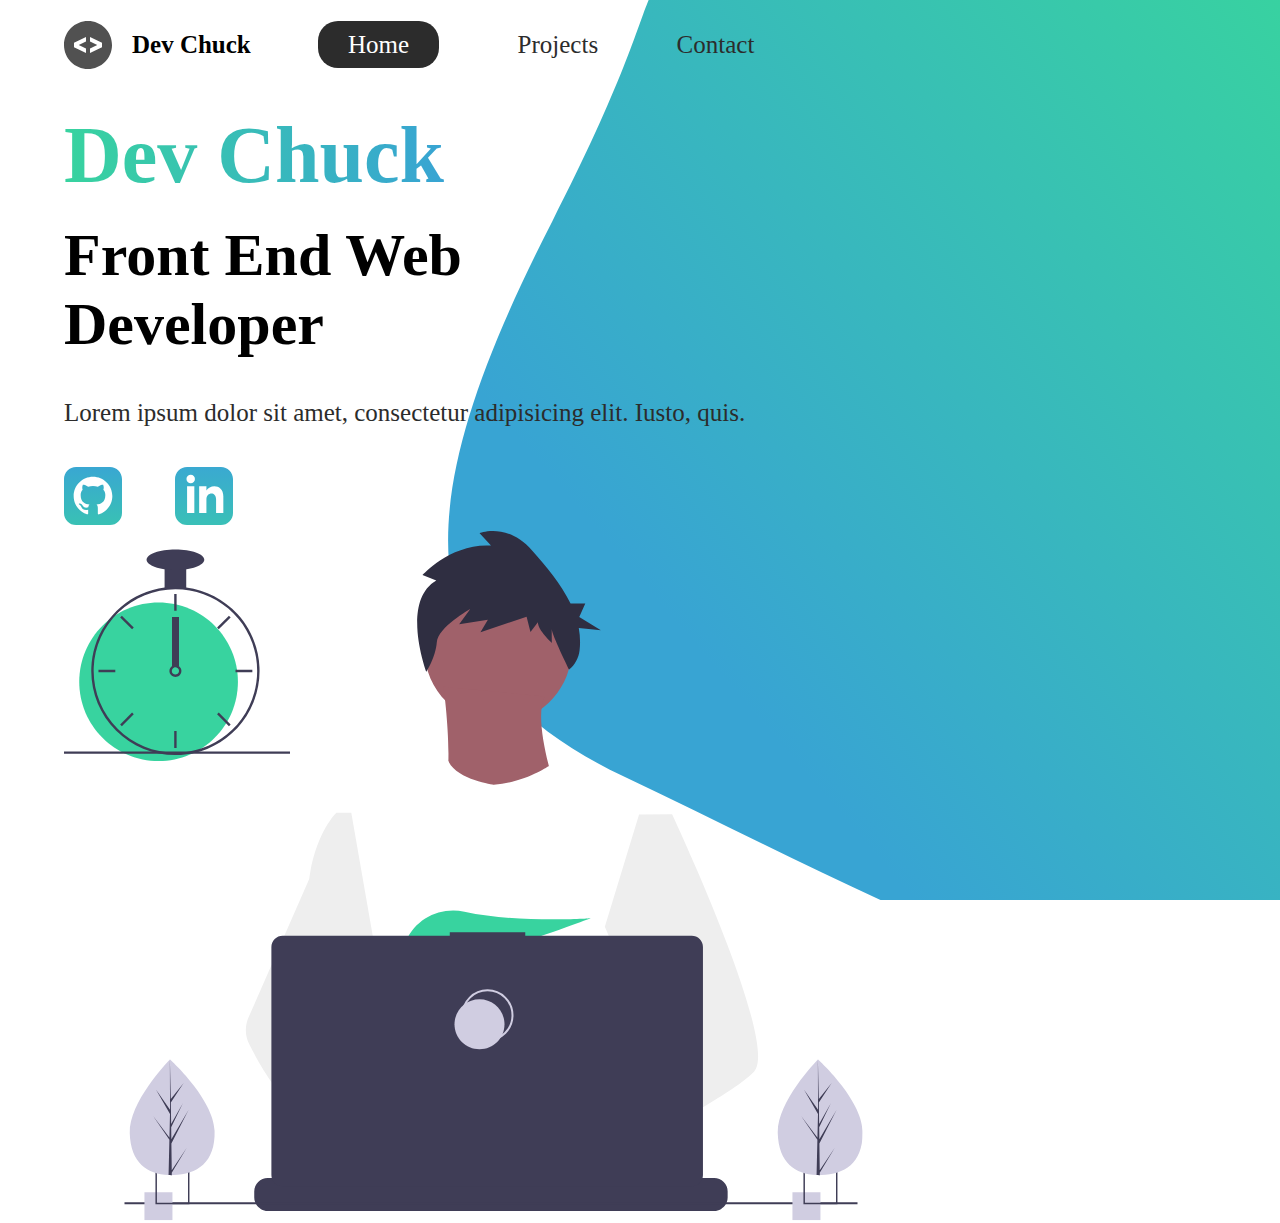
==== index.html @ efe64369 "Initial commit, updated intro section" ====
<!DOCTYPE html>
<html lang="en">
  <head>
    <meta charset="UTF-8" />
    <meta http-equiv="X-UA-Compatible" content="IE=edge" />
    <meta name="viewport" content="width=device-width, initial-scale=1.0" />
    <meta
      name="description"
      content="Dev Chuck is an aspiring front end developer seeking entry level job opportunities"
    />
    <meta name="robots" content="index,follow" />
    <link rel="stylesheet" href="./styles/style.css" />
    <title>Dev Chuck | Front End Developer</title>
  </head>
  <body>
    <header class="main-head">
      <nav>
        <div class="logo">
          <img src="./icons/code.svg" alt="logo" />
          <h1>Dev Chuck</h1>
        </div>
        <ul>
          <li><a class="active" href="">Home</a></li>
          <li><a href="">Projects</a></li>
          <li><a href="">Contact</a></li>
        </ul>
      </nav>
    </header>
    <section class="intro">
      <div class="intro-text">
        <h2>Dev Chuck</h2>
        <h3>
          Front End Web <br />
          Developer
        </h3>
        <p>
          Lorem ipsum dolor sit amet, consectetur adipisicing elit. Iusto, quis.
        </p>
        <div class="intro-socials">
          <a href="#"
            ><img src="./icons/github.svg" alt="Github social link"
          /></a>
          <a href="#"
            ><img src="./icons/linked-in.svg" alt="Linkedin social link"
          /></a>
        </div>
      </div>
      <div class="intro-image">
        <svg
          width="799"
          height="690"
          viewBox="0 0 799 690"
          fill="none"
          xmlns="http://www.w3.org/2000/svg"
        >
          <g id="undraw_dev_productivity_umsq (1) 1" clip-path="url(#clip0)">
            <path
              id="Vector"
              d="M516.92 624.636C516.92 624.636 512.16 626.266 504.42 628.576C487.31 633.706 455.65 642.216 428.82 643.916C405.72 645.396 386.2 641.836 382.63 626.766C381.1 620.286 383.27 614.956 388 610.576C402.12 597.486 439 592.796 468.25 591.186C476.51 590.736 484.15 590.526 490.51 590.446C501.31 590.306 508.39 590.526 508.39 590.526L508.56 591.186L516.92 624.636Z"
              fill="#A0616A"
            />
            <path
              id="Vector_2"
              d="M436.99 672.586C418.61 695.346 342.73 647.666 316.19 629.886C310.41 626.016 306.97 623.566 306.97 623.566L331.25 591.186L338.94 580.936C338.94 580.936 345.82 584.586 355.99 590.526C356.36 590.746 356.73 590.966 357.11 591.186C365.88 596.336 376.89 603.066 388 610.576C403.33 620.946 418.83 632.776 428.82 643.916C438.59 654.806 443.08 665.036 436.99 672.586Z"
              fill="#A0616A"
            />
            <g id="me">
              <path
                id="Vector_3"
                d="M434.672 191.952C475.283 191.607 507.926 158.406 507.582 117.795C507.237 77.1832 474.036 44.5403 433.425 44.8847C392.813 45.2291 360.17 78.4303 360.515 119.042C360.859 159.653 394.06 192.296 434.672 191.952Z"
                fill="#A0616A"
              />
              <path
                id="Vector_4"
                d="M379.477 155.65C379.477 155.65 394.216 259.972 373.002 271.875C351.787 283.779 499.929 283.588 499.929 283.588C499.929 283.588 466.124 193.284 480.809 165.449L379.477 155.65Z"
                fill="#A0616A"
              />
              <path
                id="Vector_5"
                d="M608.101 283.199L596.257 339.402L571.214 458.308L570.49 464.815L562.138 540.138L556.582 590.177L552.857 623.79C528.584 636.526 510.988 645.326 510.988 645.326C510.988 645.326 509.404 637.719 506.871 627.99C489.805 633.265 458.218 642.043 431.404 643.97C441.266 654.777 445.842 664.969 439.817 672.57C421.63 695.485 345.349 648.45 318.659 630.896C318.077 635.158 317.879 639.464 318.068 643.762L297.626 628.314L299.331 592.359L302.206 531.522L305.819 455.229C304.448 451.975 303.294 448.634 302.364 445.228C295.956 423.161 288.032 379.057 281.928 342.067C277.016 312.298 273.302 287.138 272.517 281.785C272.411 281.086 272.358 280.726 272.358 280.726L384.363 230.094C392.509 248.556 429.865 253.809 429.865 253.809C460.756 251.417 484.847 234.913 484.847 234.913L608.101 283.199Z"
                fill="white"
              />
              <path
                id="Vector_6"
                d="M372.285 49.3811L358.49 43.9934C358.49 43.9934 386.969 12.1 426.99 14.513L415.635 2.22366C415.635 2.22366 443.04 -9.01799 468.283 19.6674C481.553 34.7467 496.908 52.4737 506.557 72.5077L521.281 72.3829L515.251 85.9663L536.874 99.3152L514.777 97.0719C516.155 104.471 516.421 112.034 515.566 119.511C514.683 126.991 510.928 133.835 505.094 138.598V138.598C505.094 138.598 487.743 103.449 487.696 97.9443L487.813 111.705C487.813 111.705 473.959 99.4371 473.889 91.1807L466.471 100.877L462.593 85.7717L416.475 101.301L423.87 88.8526L395.157 93.2246L406.278 77.9923C406.278 77.9923 373.932 96.1568 372.811 111.304C371.689 126.452 362.299 140.875 362.299 140.875C362.299 140.875 336.213 70.3294 372.285 49.3811Z"
                fill="#2F2E41"
              />
              <path
                id="Vector_7"
                d="M690.215 540.422C682.794 548.605 664.338 560.992 641.951 574.422C633.623 579.413 624.757 584.559 615.71 589.676C594.122 601.889 571.514 614.001 552.857 623.79C528.584 636.526 510.988 645.326 510.988 645.326C510.988 645.326 509.403 637.719 506.871 627.99C503.48 614.968 498.397 598.141 493.184 590.715C493.002 590.456 492.82 590.218 492.638 589.979C491.121 588.022 489.601 586.885 488.112 586.897L562.138 540.138L594.127 519.926L570.489 464.814L540.842 395.683L557.908 339.727L575.062 283.479L608.101 283.199C608.101 283.199 619.243 306.985 633.514 340.166C635.647 345.128 637.851 350.299 640.096 355.64C669.469 425.394 706.176 522.836 690.215 540.422Z"
                fill="#EEEEEE"
              />
              <path
                id="Vector_8"
                d="M358.123 591.2C355.41 591.212 352.702 591.456 350.029 591.928C327.074 596.073 320.47 616.94 318.659 630.896C318.077 635.158 317.879 639.464 318.068 643.761L297.626 628.314L290.178 622.687C272.316 616.628 256.353 605.733 242.483 592.84C230.449 581.456 219.634 568.849 210.213 555.223C200.831 541.793 192.448 527.692 185.134 513.034C183.094 508.943 181.977 504.454 181.864 499.884C181.751 495.314 182.644 490.775 184.48 486.588L209.154 430.327L245.218 348.098C245.471 346.146 245.752 344.237 246.059 342.371C252.995 300.511 272.367 281.786 272.367 281.786L287.286 281.659L297.778 341.932L310.813 416.815L302.364 445.227L282.839 510.845L302.205 531.522L358.123 591.2Z"
                fill="#EEEEEE"
              />
            </g>
            <path
              id="Vector_9"
              d="M372.877 415.806L385.631 430.686C390.37 429.783 395.319 428.721 400.416 427.529L396.752 415.806L405.71 426.256C459.707 412.975 526.637 387.155 526.637 387.155C526.637 387.155 454.379 392.453 400.428 380.666C376.558 375.451 351.998 387.284 342.202 409.668C336.508 422.679 337.403 433.951 357.596 433.951C364.419 433.835 371.223 433.195 377.949 432.037L372.877 415.806Z"
              fill="#38D39F"
            />
            <path
              id="Vector_10"
              d="M663.65 660.386V666.456C663.654 668.122 663.345 669.774 662.74 671.326C662.472 672.018 662.147 672.687 661.77 673.326C660.578 675.326 658.887 676.983 656.862 678.133C654.838 679.283 652.549 679.887 650.22 679.886H203.67C201.342 679.887 199.053 679.283 197.028 678.133C195.003 676.983 193.312 675.326 192.12 673.326C191.743 672.687 191.419 672.018 191.15 671.326C190.546 669.774 190.237 668.122 190.24 666.456V660.386C190.24 658.622 190.587 656.876 191.262 655.246C191.936 653.616 192.926 652.136 194.173 650.888C195.42 649.641 196.901 648.652 198.53 647.977C200.16 647.302 201.906 646.955 203.67 646.956H229.41V644.126C229.41 644.052 229.425 643.979 229.453 643.911C229.481 643.843 229.522 643.782 229.574 643.73C229.626 643.678 229.688 643.636 229.756 643.608C229.824 643.58 229.897 643.566 229.97 643.566H243.4C243.474 643.566 243.547 643.58 243.615 643.608C243.683 643.636 243.745 643.678 243.797 643.73C243.849 643.782 243.89 643.843 243.918 643.911C243.946 643.979 243.96 644.052 243.96 644.126V646.956H252.35V644.126C252.35 644.052 252.365 643.979 252.393 643.911C252.421 643.843 252.462 643.782 252.514 643.73C252.566 643.678 252.628 643.636 252.696 643.608C252.764 643.58 252.837 643.566 252.91 643.566H266.34C266.414 643.566 266.487 643.58 266.555 643.608C266.623 643.636 266.684 643.678 266.736 643.73C266.789 643.782 266.83 643.843 266.858 643.911C266.886 643.979 266.9 644.052 266.9 644.126V646.956H275.3V644.126C275.3 644.052 275.315 643.979 275.343 643.911C275.371 643.843 275.412 643.782 275.464 643.73C275.516 643.678 275.578 643.636 275.646 643.608C275.714 643.58 275.787 643.566 275.86 643.566H289.29C289.364 643.566 289.437 643.58 289.505 643.608C289.573 643.636 289.634 643.678 289.686 643.73C289.739 643.782 289.78 643.843 289.808 643.911C289.836 643.979 289.85 644.052 289.85 644.126V646.956H298.24V644.126C298.24 644.052 298.255 643.979 298.283 643.911C298.311 643.843 298.352 643.782 298.404 643.73C298.456 643.678 298.518 643.636 298.586 643.608C298.654 643.58 298.727 643.566 298.8 643.566H312.23C312.304 643.566 312.377 643.58 312.445 643.608C312.513 643.636 312.574 643.678 312.626 643.73C312.678 643.782 312.72 643.843 312.748 643.911C312.776 643.979 312.79 644.052 312.79 644.126V646.956H321.18V644.126C321.18 644.052 321.194 643.979 321.223 643.911C321.251 643.843 321.292 643.782 321.344 643.73C321.396 643.678 321.458 643.636 321.526 643.608C321.594 643.58 321.667 643.566 321.74 643.566H335.17C335.244 643.566 335.317 643.58 335.385 643.608C335.453 643.636 335.514 643.678 335.566 643.73C335.618 643.782 335.66 643.843 335.688 643.911C335.716 643.979 335.73 644.052 335.73 644.126V646.956H344.13V644.126C344.13 644.052 344.145 643.979 344.173 643.911C344.201 643.843 344.242 643.782 344.294 643.73C344.346 643.678 344.408 643.636 344.476 643.608C344.544 643.58 344.617 643.566 344.69 643.566H358.12C358.194 643.566 358.267 643.58 358.335 643.608C358.403 643.636 358.464 643.678 358.516 643.73C358.569 643.782 358.61 643.843 358.638 643.911C358.666 643.979 358.68 644.052 358.68 644.126V646.956H367.07V644.126C367.07 644.052 367.085 643.979 367.113 643.911C367.141 643.843 367.182 643.782 367.234 643.73C367.286 643.678 367.348 643.636 367.416 643.608C367.484 643.58 367.557 643.566 367.63 643.566H472.83C472.904 643.566 472.977 643.58 473.045 643.608C473.113 643.636 473.174 643.678 473.227 643.73C473.279 643.782 473.32 643.843 473.348 643.911C473.376 643.979 473.39 644.052 473.39 644.126V646.956H481.79V644.126C481.79 644.052 481.804 643.979 481.833 643.911C481.861 643.843 481.902 643.782 481.954 643.73C482.006 643.678 482.068 643.636 482.136 643.608C482.204 643.58 482.277 643.566 482.35 643.566H495.78C495.928 643.567 496.07 643.627 496.175 643.732C496.279 643.836 496.339 643.978 496.34 644.126V646.956H504.73V644.126C504.73 644.052 504.745 643.979 504.773 643.911C504.801 643.843 504.842 643.782 504.894 643.73C504.946 643.678 505.008 643.636 505.076 643.608C505.144 643.58 505.217 643.566 505.29 643.566H518.72C518.794 643.566 518.867 643.58 518.935 643.608C519.003 643.636 519.065 643.678 519.117 643.73C519.169 643.782 519.21 643.843 519.238 643.911C519.266 643.979 519.28 644.052 519.28 644.126V646.956H527.67V644.126C527.67 644.052 527.685 643.979 527.713 643.911C527.741 643.843 527.782 643.782 527.834 643.73C527.886 643.678 527.948 643.636 528.016 643.608C528.084 643.58 528.157 643.566 528.23 643.566H541.66C541.734 643.566 541.807 643.58 541.875 643.608C541.943 643.636 542.005 643.678 542.057 643.73C542.109 643.782 542.15 643.843 542.178 643.911C542.206 643.979 542.22 644.052 542.22 644.126V646.956H550.62V644.126C550.62 644.052 550.635 643.979 550.663 643.911C550.691 643.843 550.732 643.782 550.784 643.73C550.836 643.678 550.898 643.636 550.966 643.608C551.034 643.58 551.107 643.566 551.18 643.566H564.61C564.757 643.568 564.898 643.628 565.001 643.733C565.104 643.837 565.161 643.979 565.16 644.126V646.956H573.56V644.126C573.56 644.052 573.575 643.979 573.603 643.911C573.631 643.843 573.672 643.782 573.724 643.73C573.776 643.678 573.838 643.636 573.906 643.608C573.974 643.58 574.047 643.566 574.12 643.566H587.55C587.624 643.566 587.697 643.58 587.765 643.608C587.833 643.636 587.895 643.678 587.947 643.73C587.999 643.782 588.04 643.843 588.068 643.911C588.096 643.979 588.11 644.052 588.11 644.126V646.956H596.5V644.126C596.5 644.052 596.515 643.979 596.543 643.911C596.571 643.843 596.612 643.782 596.664 643.73C596.716 643.678 596.778 643.636 596.846 643.608C596.914 643.58 596.987 643.566 597.06 643.566H610.49C610.564 643.566 610.637 643.58 610.705 643.608C610.773 643.636 610.835 643.678 610.887 643.73C610.939 643.782 610.98 643.843 611.008 643.911C611.036 643.979 611.05 644.052 611.05 644.126V646.956H650.22C651.984 646.955 653.731 647.302 655.36 647.977C656.99 648.652 658.471 649.641 659.718 650.888C660.965 652.136 661.954 653.616 662.629 655.246C663.304 656.876 663.651 658.622 663.65 660.386Z"
              fill="#3F3D56"
            />
            <path
              id="Vector_11"
              d="M793.5 671.326H60.5V673.326H793.5V671.326Z"
              fill="#3F3D56"
            />
            <path
              id="Vector_12"
              d="M627.694 404.757H461.251V401.326H385.78V404.757H218.651C215.665 404.757 212.801 405.943 210.69 408.054C208.578 410.166 207.392 413.029 207.392 416.015V643.927C207.392 646.913 208.578 649.776 210.69 651.888C212.801 653.999 215.665 655.185 218.651 655.185H627.694C630.68 655.185 633.544 653.999 635.655 651.888C637.767 649.776 638.953 646.913 638.953 643.927V416.015C638.953 414.537 638.662 413.073 638.096 411.707C637.53 410.341 636.701 409.1 635.655 408.054C634.61 407.009 633.369 406.18 632.003 405.614C630.637 405.048 629.173 404.757 627.694 404.757Z"
              fill="#3F3D56"
            />
            <path
              id="Vector_13"
              d="M423.5 509.326C437.307 509.326 448.5 498.133 448.5 484.326C448.5 470.519 437.307 459.326 423.5 459.326C409.693 459.326 398.5 470.519 398.5 484.326C398.5 498.133 409.693 509.326 423.5 509.326Z"
              stroke="#D0CDE1"
              stroke-width="2"
              stroke-miterlimit="10"
            />
            <path
              id="Vector_14"
              d="M415.5 518.326C429.307 518.326 440.5 507.133 440.5 493.326C440.5 479.519 429.307 468.326 415.5 468.326C401.693 468.326 390.5 479.519 390.5 493.326C390.5 507.133 401.693 518.326 415.5 518.326Z"
              fill="#D0CDE1"
            />
            <path
              id="Vector_15"
              d="M108.446 661.223H80.4463V689.223H108.446V661.223Z"
              fill="#D0CDE1"
            />
            <path
              id="Vector_16"
              d="M91.4502 639.223V673.223H125.45V639.223H91.4502ZM123.97 671.743H92.9202V640.703H123.97V671.743Z"
              fill="#3F3D56"
            />
            <path
              id="Vector_17"
              d="M756.446 661.223H728.446V689.223H756.446V661.223Z"
              fill="#D0CDE1"
            />
            <path
              id="Vector_18"
              d="M739.45 639.223V673.223H773.45V639.223H739.45ZM771.97 671.743H740.92V640.703H771.97V671.743Z"
              fill="#3F3D56"
            />
            <path
              id="Vector_19"
              d="M94.5802 230.113C138.399 230.113 173.921 194.592 173.921 150.773C173.921 106.955 138.399 71.4326 94.5802 71.4326C50.7617 71.4326 15.2397 106.955 15.2397 150.773C15.2397 194.592 50.7617 230.113 94.5802 230.113Z"
              fill="#38D39F"
            />
            <path
              id="Vector_20"
              d="M122.229 56.4899C115.045 55.5763 107.774 55.5763 100.59 56.4899C84.586 58.5913 69.5203 65.2398 57.181 75.6465C44.8417 86.0532 35.7467 99.7813 30.9754 115.202C28.8053 122.229 27.5764 129.514 27.3208 136.864C27.2848 137.886 27.2607 138.92 27.2607 139.954C27.283 162.264 36.1559 183.655 51.932 199.431C67.7082 215.207 89.0989 224.08 111.41 224.103C113.201 224.103 114.992 224.042 116.759 223.934C120.907 223.674 125.03 223.103 129.093 222.227C148.495 218.055 165.798 207.161 177.947 191.468C190.095 175.776 196.308 156.295 195.487 136.467C194.665 116.638 186.863 97.738 173.459 83.1039C160.054 68.4698 141.909 59.0435 122.229 56.4899H122.229ZM137.748 217.347H137.736C130.959 219.659 123.905 221.062 116.759 221.518C114.992 221.638 113.201 221.698 111.41 221.698C89.7377 221.672 68.961 213.051 53.6367 197.727C38.3123 182.402 29.6914 161.626 29.6649 139.954C29.6649 138.92 29.689 137.886 29.725 136.864C30.5514 115.744 39.5156 95.7617 54.7411 81.1008C69.9666 66.44 90.273 58.237 111.41 58.2089C130.776 58.21 149.513 65.0865 164.283 77.6131C179.052 90.1398 188.895 107.503 192.057 126.61C195.219 145.716 191.496 165.325 181.55 181.942C171.604 198.559 156.081 211.106 137.748 217.347H137.748Z"
              fill="#3F3D56"
            />
            <path
              id="Vector_21"
              d="M112.612 63.0176H110.208V79.8474H112.612V63.0176Z"
              fill="#3F3D56"
            />
            <path
              id="Vector_22"
              d="M57.8578 84.7018L56.1577 86.4019L68.0582 98.3023L69.7582 96.6022L57.8578 84.7018Z"
              fill="#3F3D56"
            />
            <path
              id="Vector_23"
              d="M34.4736 138.751V141.156H51.3034V138.751H34.4736Z"
              fill="#3F3D56"
            />
            <path
              id="Vector_24"
              d="M56.1578 193.506L57.8579 195.206L69.7584 183.306L68.0583 181.606L56.1578 193.506Z"
              fill="#3F3D56"
            />
            <path
              id="Vector_25"
              d="M153.062 96.6022L154.762 98.3022L166.662 86.4018L164.962 84.7017L153.062 96.6022Z"
              fill="#3F3D56"
            />
            <path
              id="Vector_26"
              d="M171.516 138.751V141.156H188.346V138.751H171.516Z"
              fill="#3F3D56"
            />
            <path
              id="Vector_27"
              d="M154.762 181.605L153.062 183.305L164.962 195.206L166.662 193.506L154.762 181.605Z"
              fill="#3F3D56"
            />
            <path
              id="Vector_28"
              d="M112.612 200.06H110.208V216.89H112.612V200.06Z"
              fill="#3F3D56"
            />
            <path
              id="Vector_29"
              d="M115.016 135.145C113.976 134.365 112.711 133.943 111.41 133.943C110.11 133.943 108.844 134.365 107.804 135.145C107.091 135.686 106.505 136.375 106.085 137.165C105.552 138.181 105.322 139.329 105.421 140.473C105.52 141.616 105.944 142.707 106.644 143.617C107.343 144.527 108.288 145.218 109.368 145.608C110.447 145.997 111.616 146.07 112.735 145.817C113.855 145.564 114.878 144.996 115.685 144.179C116.492 143.363 117.048 142.333 117.288 141.21C117.528 140.088 117.441 138.92 117.039 137.846C116.636 136.771 115.935 135.834 115.017 135.145H115.016ZM111.41 143.56C110.454 143.557 109.539 143.176 108.863 142.501C108.187 141.825 107.807 140.909 107.804 139.954C107.808 139.224 108.03 138.513 108.441 137.91C108.793 137.4 109.271 136.989 109.828 136.718C110.386 136.446 111.004 136.323 111.623 136.361C112.241 136.398 112.84 136.594 113.361 136.931C113.881 137.267 114.307 137.732 114.595 138.281C114.883 138.83 115.025 139.444 115.007 140.063C114.989 140.683 114.811 141.287 114.491 141.818C114.17 142.349 113.719 142.788 113.179 143.093C112.639 143.398 112.03 143.559 111.41 143.56V143.56Z"
              fill="#3F3D56"
            />
            <path
              id="Vector_30"
              d="M122.229 35.3687H100.591V57.007H122.229V35.3687Z"
              fill="#3F3D56"
            />
            <path
              id="Vector_31"
              d="M111.41 38.9748C127.344 38.9748 140.261 34.4 140.261 28.7567C140.261 23.1134 127.344 18.5386 111.41 18.5386C95.4757 18.5386 82.5586 23.1134 82.5586 28.7567C82.5586 34.4 95.4757 38.9748 111.41 38.9748Z"
              fill="#3F3D56"
            />
            <path id="clock-arrow" d="M115 86H108V135H115V86Z" fill="#3F3D56" />
            <path
              id="Vector_32"
              d="M226 220.44H0V222.844H226V220.44Z"
              fill="#3F3D56"
            />
            <g id="plant-left">
              <path
                id="Vector_33"
                d="M150.594 599.754C151.527 631.704 132.858 643.413 109.43 644.097C108.886 644.113 108.344 644.123 107.805 644.126C106.719 644.135 105.643 644.117 104.577 644.072C83.3891 643.193 66.6172 631.945 65.7495 602.232C64.8515 571.482 103.018 531.529 105.882 528.574L105.887 528.571C105.996 528.458 106.052 528.402 106.052 528.402C106.052 528.402 149.661 567.807 150.594 599.754Z"
                fill="#D0CDE1"
              />
              <path
                id="Vector_34"
                d="M107.744 639.255L122.626 617.124L107.774 641.636L107.805 644.126C106.719 644.135 105.643 644.117 104.577 644.072L105.315 612.06L105.295 611.813L105.322 611.766L105.393 608.741L89.0952 585.078L105.374 606.477L105.432 607.116L105.989 582.93L91.9122 558.397L106.029 578.681L105.882 528.574L105.882 528.407L105.887 528.571L106.821 568.062L119.651 552.021L106.863 571.464L107.143 593.098L118.949 571.984L107.187 596.279L107.343 608.308L124.512 578.897L107.395 612.505L107.744 639.255Z"
                fill="#3F3D56"
              />
            </g>
            <g id="plant-right">
              <path
                id="Vector_35"
                d="M798.594 599.754C799.527 631.704 780.858 643.413 757.43 644.097C756.886 644.113 756.344 644.123 755.805 644.126C754.719 644.135 753.643 644.117 752.577 644.072C731.389 643.193 714.617 631.945 713.749 602.232C712.851 571.482 751.018 531.529 753.882 528.574L753.887 528.571C753.996 528.458 754.052 528.402 754.052 528.402C754.052 528.402 797.661 567.807 798.594 599.754Z"
                fill="#D0CDE1"
              />
              <path
                id="Vector_36"
                d="M755.744 639.255L770.626 617.124L755.774 641.636L755.805 644.126C754.719 644.135 753.643 644.117 752.577 644.072L753.315 612.06L753.295 611.813L753.323 611.766L753.393 608.741L737.095 585.078L753.374 606.477L753.432 607.116L753.989 582.93L739.912 558.397L754.029 578.681L753.882 528.574L753.882 528.407L753.887 528.571L754.821 568.062L767.651 552.021L754.864 571.464L755.143 593.098L766.949 571.984L755.187 596.279L755.343 608.308L772.512 578.897L755.395 612.505L755.744 639.255Z"
                fill="#3F3D56"
              />
            </g>
          </g>
          <defs>
            <clipPath id="clip0">
              <rect width="798.627" height="689.223" fill="white" />
            </clipPath>
          </defs>
        </svg>
        <img class="splash" src="./img/splash.svg" alt="" />
      </div>
    </section>
  </body>
</html>
---- styles/style.css ----
* {
  -webkit-box-sizing: border-box;
          box-sizing: border-box;
  margin: 0;
  padding: 0;
}

html {
  font-size: 62.5%;
}

h1 {
  font-size: 2.5rem;
}

li,
button,
label,
input,
a,
p {
  font-size: 2.5rem;
}

h2 {
  font-size: 4rem;
}

h3 {
  font-size: 2.5rem;
}

h4,
h5 {
  font-size: 2rem;
}

ul {
  list-style-type: none;
}

a {
  text-decoration: none;
  color: #2c2c2c;
}

.main-head {
  width: 95%;
  margin: 0 0 0 auto;
}

nav {
  display: -webkit-box;
  display: -ms-flexbox;
  display: flex;
  -webkit-box-pack: justify;
      -ms-flex-pack: justify;
          justify-content: space-between;
  -webkit-box-align: center;
      -ms-flex-align: center;
          align-items: center;
  -webkit-box-orient: horizontal;
  -webkit-box-direction: normal;
      -ms-flex-direction: row;
          flex-direction: row;
  min-height: 10vh;
  width: 60%;
  -ms-flex-wrap: wrap;
      flex-wrap: wrap;
}

nav .logo {
  display: -webkit-box;
  display: -ms-flexbox;
  display: flex;
  -webkit-box-pack: start;
      -ms-flex-pack: start;
          justify-content: flex-start;
  -webkit-box-align: center;
      -ms-flex-align: center;
          align-items: center;
  -webkit-box-orient: horizontal;
  -webkit-box-direction: normal;
      -ms-flex-direction: row;
          flex-direction: row;
  -webkit-box-flex: 1;
      -ms-flex: 1 1 10rem;
          flex: 1 1 10rem;
}

nav .logo h1 {
  margin: 2rem;
}

nav ul {
  display: -webkit-box;
  display: -ms-flexbox;
  display: flex;
  -ms-flex-pack: distribute;
      justify-content: space-around;
  -webkit-box-align: center;
      -ms-flex-align: center;
          align-items: center;
  -webkit-box-orient: horizontal;
  -webkit-box-direction: normal;
      -ms-flex-direction: row;
          flex-direction: row;
  -webkit-box-flex: 1;
      -ms-flex: 1 1 40rem;
          flex: 1 1 40rem;
}

.intro {
  min-height: 90vh;
  width: 90%;
  margin: auto;
  display: -webkit-box;
  display: -ms-flexbox;
  display: flex;
  -webkit-box-pack: justify;
      -ms-flex-pack: justify;
          justify-content: space-between;
  -webkit-box-align: center;
      -ms-flex-align: center;
          align-items: center;
  -webkit-box-orient: horizontal;
  -webkit-box-direction: normal;
      -ms-flex-direction: row;
          flex-direction: row;
  -ms-flex-wrap: wrap;
      flex-wrap: wrap;
}

.intro h2 {
  display: inline-block;
  font-size: 8rem;
  padding-top: 2rem;
  background: -webkit-gradient(linear, left top, right top, from(#38d39f), to(#38a4d3));
  background: linear-gradient(left, #38d39f, #38a4d3);
  background-clip: text;
  -webkit-text-fill-color: transparent;
}

.intro h3 {
  font-size: 6rem;
  padding: 2rem 0;
}

.intro p {
  padding-top: 2rem;
  color: #2c2c2c;
}

.splash {
  position: absolute;
  top: 0;
  right: 0;
  height: 100%;
  z-index: -1;
}

.intro-socials {
  margin-top: 4rem;
}

.intro-socials a {
  margin-right: 5rem;
}

.active {
  background: #2c2c2c;
  color: #fff;
  padding: 1rem 3rem;
  border-radius: 2rem;
}

.intro-text,
.intro-image {
  -webkit-box-flex: 1;
      -ms-flex: 1 1 40rem;
          flex: 1 1 40rem;
}
/*# sourceMappingURL=style.css.map */
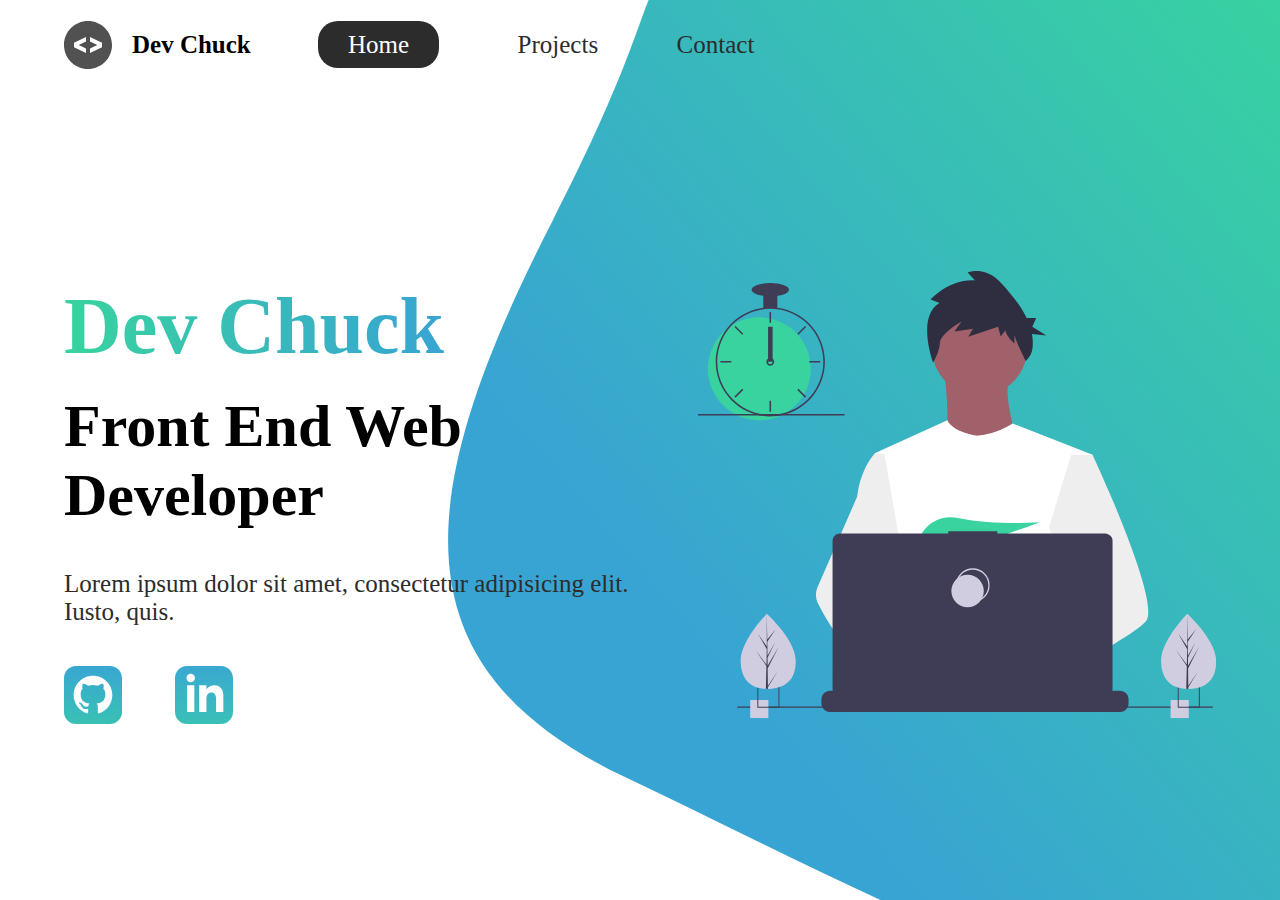
==== commit baba51ab: "Animate SVGs" ====
--- a/index.html
+++ b/index.html
@@ -213,7 +213,7 @@
               d="M111.41 38.9748C127.344 38.9748 140.261 34.4 140.261 28.7567C140.261 23.1134 127.344 18.5386 111.41 18.5386C95.4757 18.5386 82.5586 23.1134 82.5586 28.7567C82.5586 34.4 95.4757 38.9748 111.41 38.9748Z"
               fill="#3F3D56"
             />
-            <path id="clock-arrow" d="M115 86H108V135H115V86Z" fill="#3F3D56" />
+            <path id="clock-arrow" d="M115 86H108V140H115V86Z" fill="#3F3D56" />
             <path
               id="Vector_32"
               d="M226 220.44H0V222.844H226V220.44Z"
--- a/styles/style.css
+++ b/styles/style.css
@@ -151,6 +151,27 @@
   color: #2c2c2c;
 }
 
+.intro-image {
+  display: -webkit-box;
+  display: -ms-flexbox;
+  display: flex;
+  -webkit-box-pack: end;
+      -ms-flex-pack: end;
+          justify-content: flex-end;
+  -webkit-box-align: center;
+      -ms-flex-align: center;
+          align-items: center;
+  -webkit-box-orient: horizontal;
+  -webkit-box-direction: normal;
+      -ms-flex-direction: row;
+          flex-direction: row;
+}
+
+.intro-image svg {
+  width: 90%;
+  height: auto;
+}
+
 .splash {
   position: absolute;
   top: 0;
@@ -180,4 +201,95 @@
       -ms-flex: 1 1 40rem;
           flex: 1 1 40rem;
 }
+
+#plant-left {
+  -webkit-animation: leaf 1500ms ease infinite alternate;
+          animation: leaf 1500ms ease infinite alternate;
+}
+
+#plant-right {
+  -webkit-animation: leaf 1500ms ease infinite alternate 500ms;
+          animation: leaf 1500ms ease infinite alternate 500ms;
+}
+
+#me {
+  -webkit-animation: me 1500ms ease infinite alternate;
+          animation: me 1500ms ease infinite alternate;
+  -webkit-transform-origin: bottom;
+          transform-origin: bottom;
+}
+
+#clock-arrow {
+  -webkit-animation: clock 1500ms infinite linear;
+          animation: clock 1500ms infinite linear;
+  transform-box: fill-box;
+  -webkit-transform-origin: bottom;
+          transform-origin: bottom;
+}
+
+@-webkit-keyframes leaf {
+  from {
+    -webkit-transform: translateY(0%);
+            transform: translateY(0%);
+  }
+  to {
+    -webkit-transform: translateY(-30%);
+            transform: translateY(-30%);
+  }
+}
+
+@keyframes leaf {
+  from {
+    -webkit-transform: translateY(0%);
+            transform: translateY(0%);
+  }
+  to {
+    -webkit-transform: translateY(-30%);
+            transform: translateY(-30%);
+  }
+}
+
+@-webkit-keyframes me {
+  from {
+    -webkit-transform: rotateZ(-5deg);
+            transform: rotateZ(-5deg);
+  }
+  to {
+    -webkit-transform: rotateZ(5deg);
+            transform: rotateZ(5deg);
+  }
+}
+
+@keyframes me {
+  from {
+    -webkit-transform: rotateZ(-5deg);
+            transform: rotateZ(-5deg);
+  }
+  to {
+    -webkit-transform: rotateZ(5deg);
+            transform: rotateZ(5deg);
+  }
+}
+
+@-webkit-keyframes clock {
+  from {
+    -webkit-transform: rotateZ(0deg);
+            transform: rotateZ(0deg);
+  }
+  to {
+    -webkit-transform: rotateZ(360deg);
+            transform: rotateZ(360deg);
+  }
+}
+
+@keyframes clock {
+  from {
+    -webkit-transform: rotateZ(0deg);
+            transform: rotateZ(0deg);
+  }
+  to {
+    -webkit-transform: rotateZ(360deg);
+            transform: rotateZ(360deg);
+  }
+}
 /*# sourceMappingURL=style.css.map */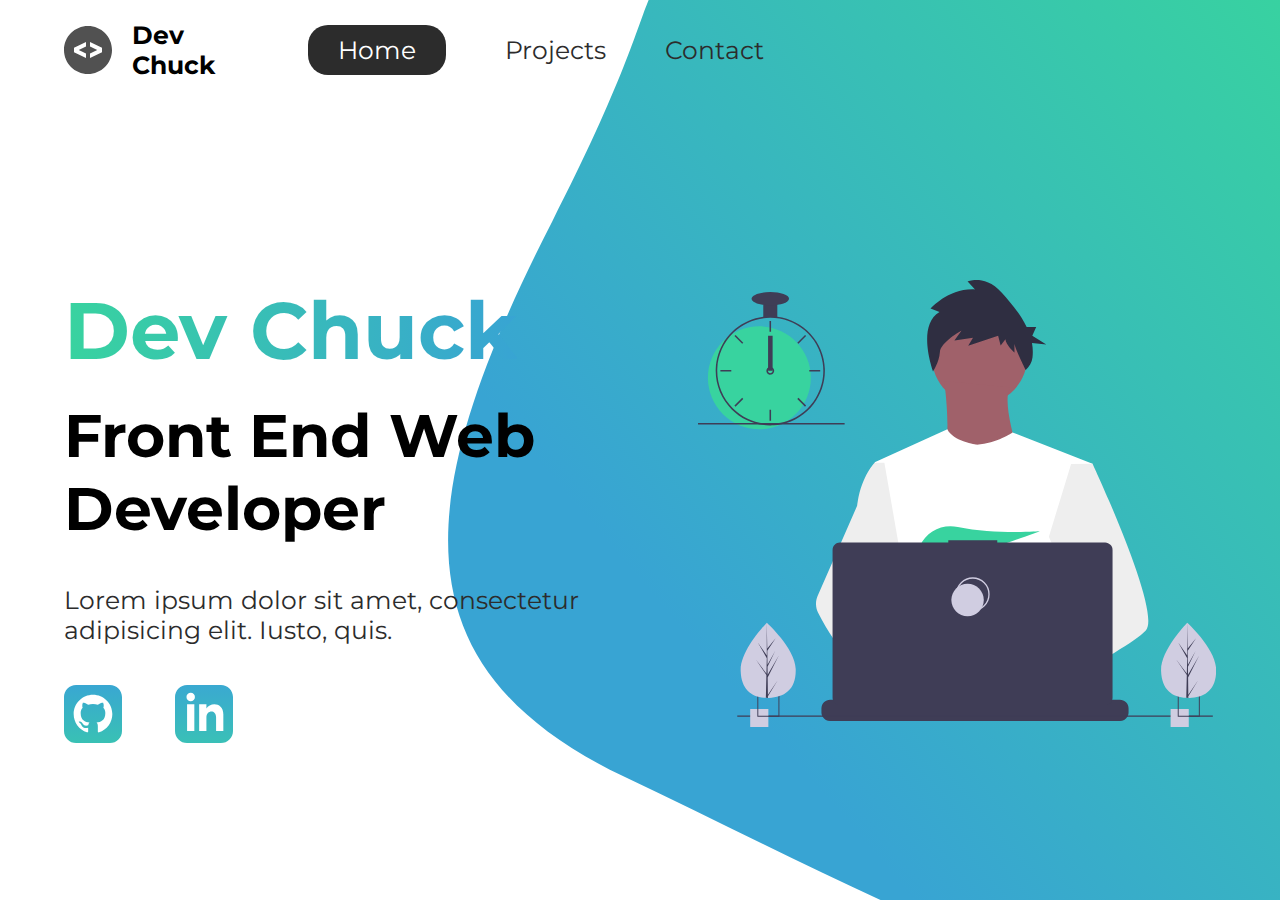
==== commit ee78031b: "Update responsive design" ====
--- a/index.html
+++ b/index.html
@@ -9,6 +9,11 @@
       content="Dev Chuck is an aspiring front end developer seeking entry level job opportunities"
     />
     <meta name="robots" content="index,follow" />
+    <link rel="preconnect" href="https://fonts.gstatic.com" />
+    <link
+      href="https://fonts.googleapis.com/css2?family=Montserrat:wght@400;500&display=swap"
+      rel="stylesheet"
+    />
     <link rel="stylesheet" href="./styles/style.css" />
     <title>Dev Chuck | Front End Developer</title>
   </head>
--- a/styles/style.css
+++ b/styles/style.css
@@ -7,6 +7,10 @@
 
 html {
   font-size: 62.5%;
+}
+
+body {
+  font-family: "Montserrat", sans-serif;
 }
 
 h1 {
@@ -152,22 +156,10 @@
 }
 
 .intro-image {
-  display: -webkit-box;
-  display: -ms-flexbox;
-  display: flex;
-  -webkit-box-pack: end;
-      -ms-flex-pack: end;
-          justify-content: flex-end;
-  -webkit-box-align: center;
-      -ms-flex-align: center;
-          align-items: center;
-  -webkit-box-orient: horizontal;
-  -webkit-box-direction: normal;
-      -ms-flex-direction: row;
-          flex-direction: row;
-}
-
-.intro-image svg {
+  text-align: end;
+}
+
+svg {
   width: 90%;
   height: auto;
 }
@@ -292,4 +284,81 @@
             transform: rotateZ(360deg);
   }
 }
+
+@media screen and (max-width: 915px) {
+  html {
+    font-size: 53%;
+  }
+  nav {
+    width: 100%;
+  }
+  .splash {
+    right: -8%;
+  }
+  svg {
+    width: 80%;
+  }
+}
+
+@media screen and (max-width: 768px) {
+  html {
+    font-size: 45%;
+  }
+  .main-head {
+    width: 100%;
+  }
+  nav .logo {
+    display: -webkit-box;
+    display: -ms-flexbox;
+    display: flex;
+    -webkit-box-pack: center;
+        -ms-flex-pack: center;
+            justify-content: center;
+    -webkit-box-align: center;
+        -ms-flex-align: center;
+            align-items: center;
+    -webkit-box-orient: vertical;
+    -webkit-box-direction: normal;
+        -ms-flex-direction: column;
+            flex-direction: column;
+    -webkit-box-flex: 1;
+        -ms-flex: 1 1 20rem;
+            flex: 1 1 20rem;
+    margin-top: 2rem;
+  }
+  nav ul {
+    -webkit-box-flex: 1;
+        -ms-flex: 1 1 60rem;
+            flex: 1 1 60rem;
+    margin: 2rem 0;
+  }
+  .splash {
+    display: none;
+  }
+  .intro-text {
+    margin-top: 5rem;
+    text-align: center;
+  }
+  .intro-socials {
+    display: -webkit-box;
+    display: -ms-flexbox;
+    display: flex;
+    -webkit-box-pack: center;
+        -ms-flex-pack: center;
+            justify-content: center;
+    -webkit-box-align: center;
+        -ms-flex-align: center;
+            align-items: center;
+    -webkit-box-orient: horizontal;
+    -webkit-box-direction: normal;
+        -ms-flex-direction: row;
+            flex-direction: row;
+  }
+  .intro-socials a {
+    margin: 2rem;
+  }
+  .intro-image {
+    text-align: center;
+  }
+}
 /*# sourceMappingURL=style.css.map */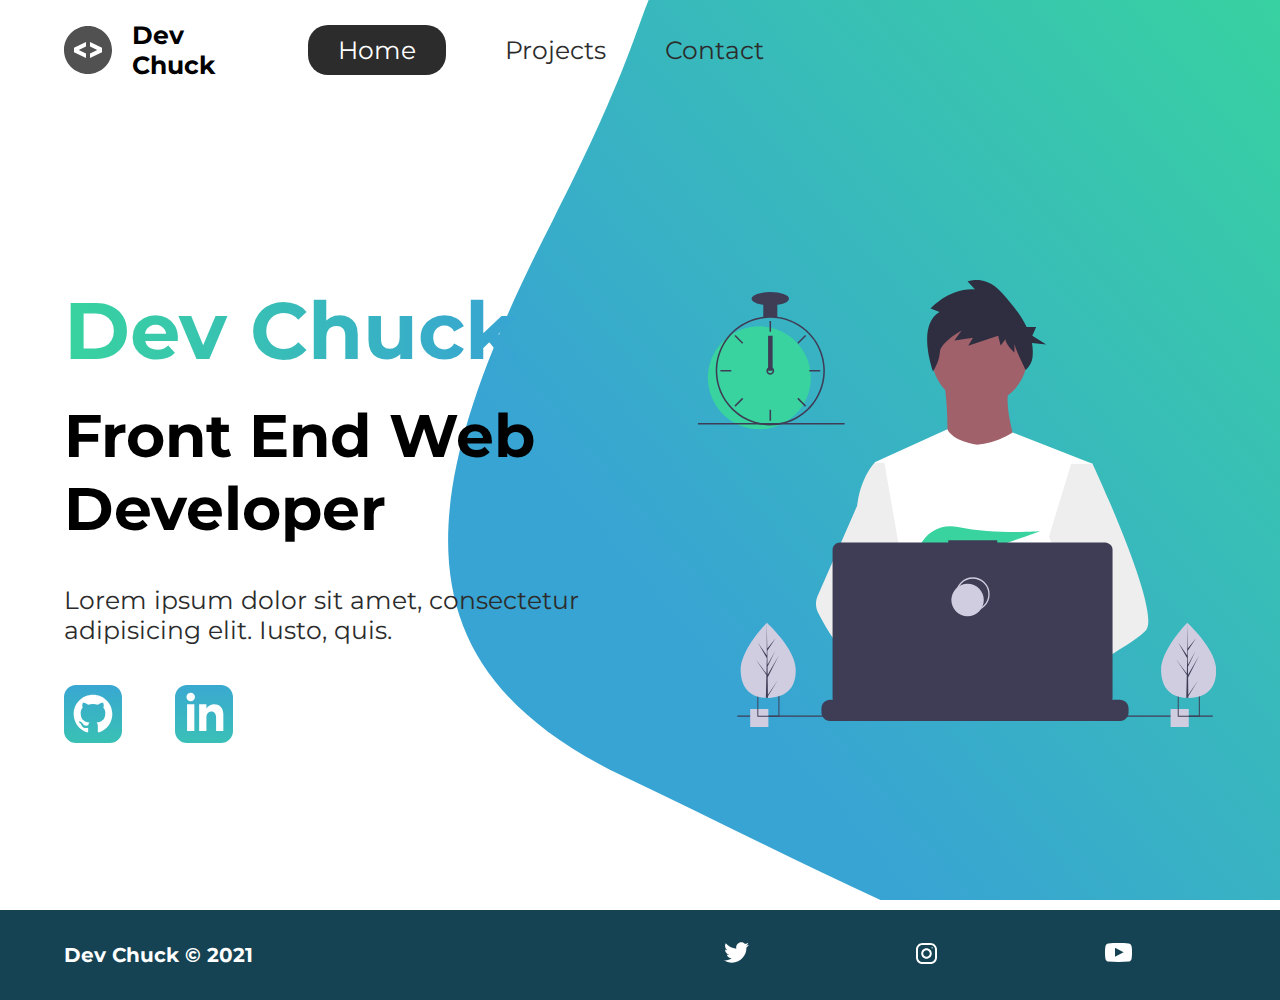
==== commit fb7c1d63: "Update contacts section, add footers to all pages" ====
--- a/index.html
+++ b/index.html
@@ -25,9 +25,9 @@
           <h1>Dev Chuck</h1>
         </div>
         <ul>
-          <li><a class="active" href="">Home</a></li>
-          <li><a href="">Projects</a></li>
-          <li><a href="">Contact</a></li>
+          <li><a class="active" href="/">Home</a></li>
+          <li><a href="./projects/">Projects</a></li>
+          <li><a href="./contact/">Contact</a></li>
         </ul>
       </nav>
     </header>
@@ -258,5 +258,25 @@
         <img class="splash" src="./img/splash.svg" alt="" />
       </div>
     </section>
+    <footer>
+      <h4>Dev Chuck &copy; 2021</h4>
+      <ul>
+        <li>
+          <a href="#"
+            ><img src="../icons/twitter 1.svg" alt="Twitter social link"
+          /></a>
+        </li>
+        <li>
+          <a href="#"
+            ><img src="../icons/instagram 1.svg" alt="Instagram social link"
+          /></a>
+        </li>
+        <li>
+          <a href="#"
+            ><img src="../icons/youtube-symbol 1.svg" alt="Youtube social link"
+          /></a>
+        </li>
+      </ul>
+    </footer>
   </body>
 </html>
--- a/styles/style.css
+++ b/styles/style.css
@@ -282,6 +282,154 @@
   to {
     -webkit-transform: rotateZ(360deg);
             transform: rotateZ(360deg);
+  }
+}
+
+.projects {
+  width: 90%;
+  margin: auto;
+  min-height: 90vh;
+  display: -webkit-box;
+  display: -ms-flexbox;
+  display: flex;
+  -webkit-box-pack: justify;
+      -ms-flex-pack: justify;
+          justify-content: space-between;
+  -webkit-box-align: center;
+      -ms-flex-align: center;
+          align-items: center;
+  -webkit-box-orient: horizontal;
+  -webkit-box-direction: normal;
+      -ms-flex-direction: row;
+          flex-direction: row;
+  text-align: center;
+  -ms-flex-wrap: wrap;
+      flex-wrap: wrap;
+}
+
+.projects h2 {
+  margin: 5rem;
+}
+
+.travelly,
+.photography {
+  -webkit-box-flex: 1;
+      -ms-flex: 1 1 40rem;
+          flex: 1 1 40rem;
+}
+
+.form-section {
+  min-height: 80vh;
+  display: -webkit-box;
+  display: -ms-flexbox;
+  display: flex;
+  -webkit-box-pack: center;
+      -ms-flex-pack: center;
+          justify-content: center;
+  -webkit-box-align: center;
+      -ms-flex-align: center;
+          align-items: center;
+  -webkit-box-orient: horizontal;
+  -webkit-box-direction: normal;
+      -ms-flex-direction: row;
+          flex-direction: row;
+  margin-top: 3rem;
+}
+
+.form-section form {
+  padding: 3rem 10rem;
+  -webkit-box-shadow: 0px 10px 10px rgba(0, 0, 0, 0.2), 0px 20px 40px rgba(0, 0, 0, 0.2);
+          box-shadow: 0px 10px 10px rgba(0, 0, 0, 0.2), 0px 20px 40px rgba(0, 0, 0, 0.2);
+  display: -webkit-box;
+  display: -ms-flexbox;
+  display: flex;
+  -webkit-box-pack: center;
+      -ms-flex-pack: center;
+          justify-content: center;
+  -webkit-box-align: center;
+      -ms-flex-align: center;
+          align-items: center;
+  -webkit-box-orient: vertical;
+  -webkit-box-direction: normal;
+      -ms-flex-direction: column;
+          flex-direction: column;
+  border-radius: 2rem;
+}
+
+.form-section form input,
+.form-section form textarea {
+  margin: 2rem;
+}
+
+.form-section form input:focus,
+.form-section form textarea:focus {
+  outline: 2px solid #000;
+}
+
+.form-section form textarea {
+  font-family: "Montserrat", sans-serif;
+  font-size: 2rem;
+}
+
+.form-section form button {
+  width: 100%;
+  padding: 2rem;
+  background: #154353;
+  color: #fff;
+  cursor: pointer;
+}
+
+.form-section form button:focus {
+  background: #33696b;
+}
+
+footer {
+  background: #154353;
+  color: #fff;
+  min-height: 10vh;
+  padding: 0% 5%;
+  display: -webkit-box;
+  display: -ms-flexbox;
+  display: flex;
+  -webkit-box-pack: start;
+      -ms-flex-pack: start;
+          justify-content: flex-start;
+  -webkit-box-align: center;
+      -ms-flex-align: center;
+          align-items: center;
+  -webkit-box-orient: horizontal;
+  -webkit-box-direction: normal;
+      -ms-flex-direction: row;
+          flex-direction: row;
+}
+
+footer ul {
+  -webkit-box-flex: 1;
+      -ms-flex: 1 1 40rem;
+          flex: 1 1 40rem;
+  display: -webkit-box;
+  display: -ms-flexbox;
+  display: flex;
+  -ms-flex-pack: distribute;
+      justify-content: space-around;
+  -webkit-box-align: center;
+      -ms-flex-align: center;
+          align-items: center;
+  -webkit-box-orient: horizontal;
+  -webkit-box-direction: normal;
+      -ms-flex-direction: row;
+          flex-direction: row;
+}
+
+footer h4 {
+  -webkit-box-flex: 1;
+      -ms-flex: 1 1 40rem;
+          flex: 1 1 40rem;
+}
+
+@media screen and (max-width: 1004px) {
+  nav {
+    width: 100%;
   }
 }
 
@@ -360,5 +508,23 @@
   .intro-image {
     text-align: center;
   }
+  .travelly,
+  .photography {
+    -webkit-box-flex: 1;
+        -ms-flex: 1 1 50rem;
+            flex: 1 1 50rem;
+  }
+  .travelly img,
+  .photography img {
+    width: 100%;
+    height: 100%;
+  }
+  .form-section {
+    margin: 0 1.5rem;
+  }
+  form {
+    padding: 0;
+    width: 100%;
+  }
 }
 /*# sourceMappingURL=style.css.map */